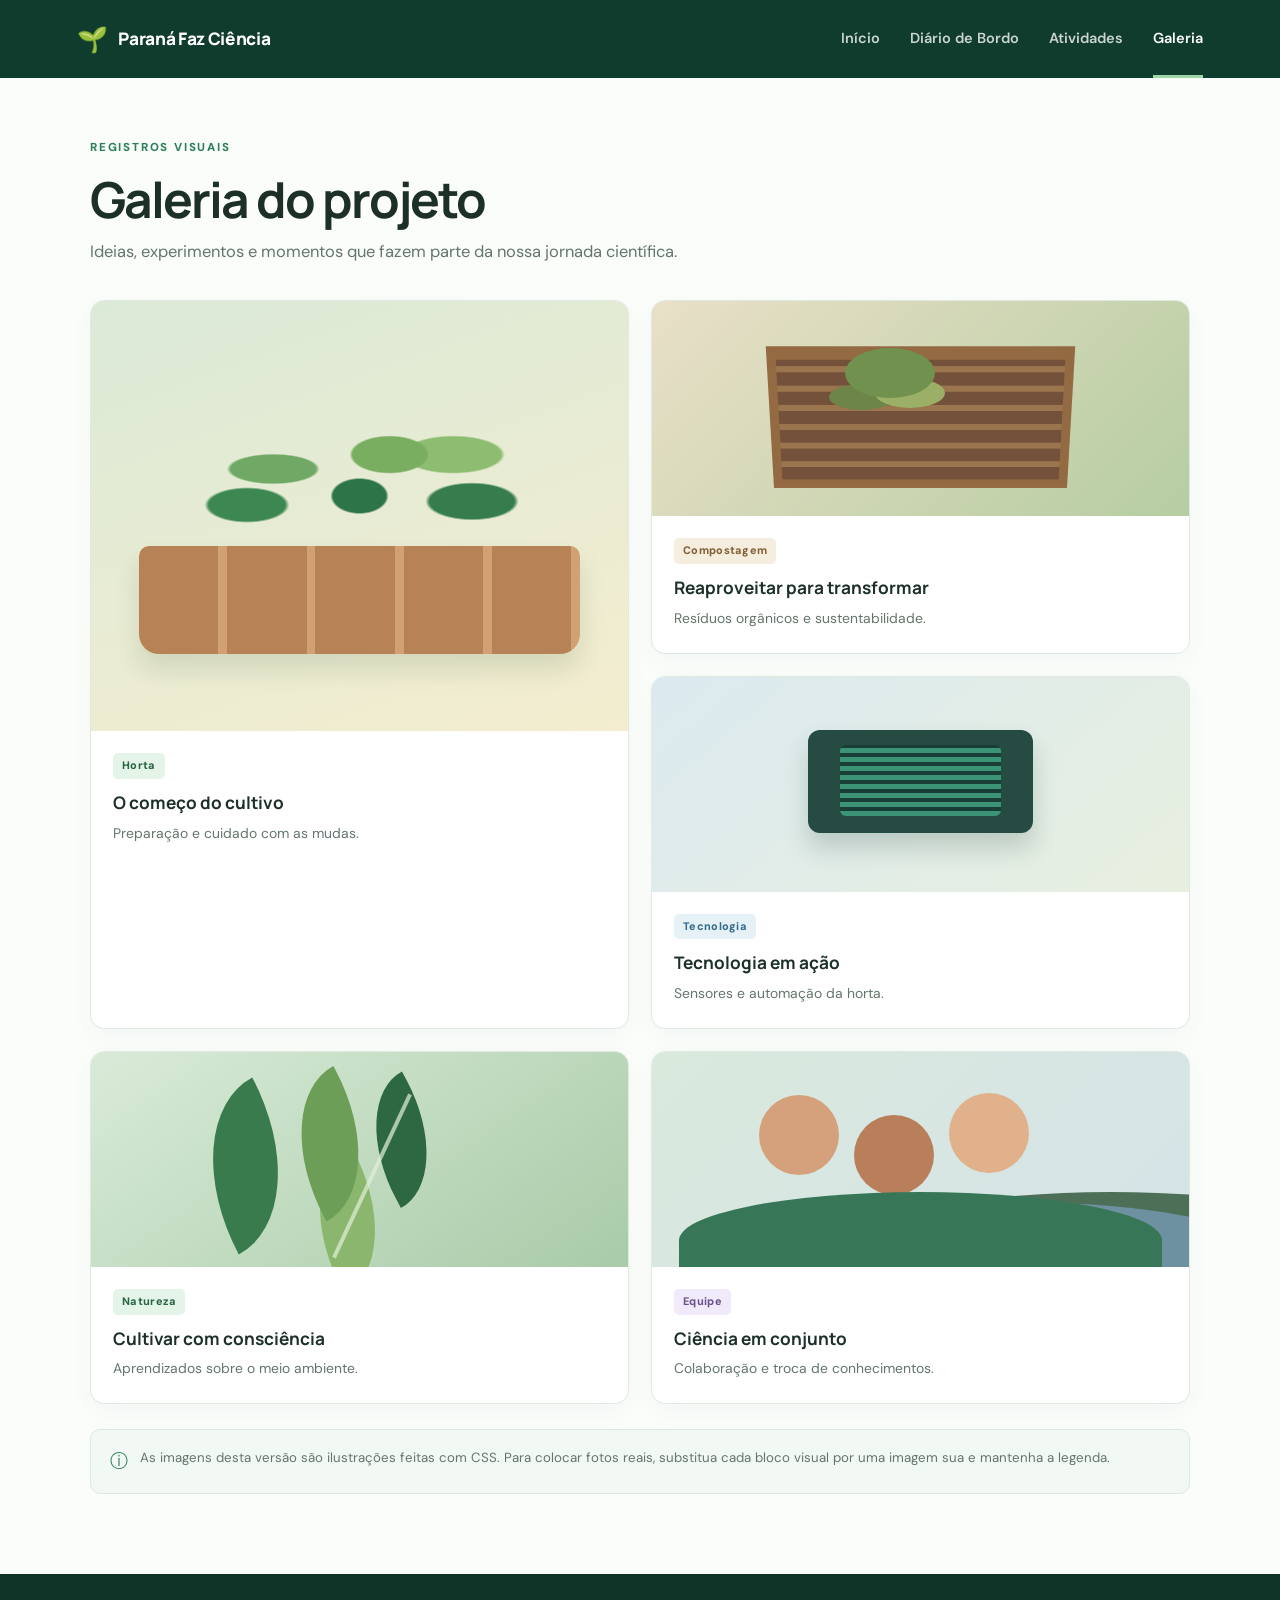
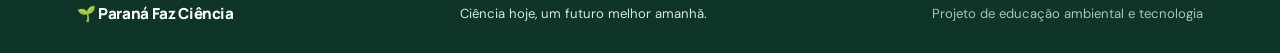
==== galeria.html @ 8f91da36 "Add files via upload" ====
<!DOCTYPE html>
<html lang="pt-BR">
<head>
  <meta charset="UTF-8">
  <meta name="viewport" content="width=device-width, initial-scale=1.0">
  <meta name="description" content="Galeria visual do projeto Paraná Faz Ciência.">
  <title>Galeria | Paraná Faz Ciência</title>
  <link rel="stylesheet" href="style.css">
</head>
<body>
  <header class="site-header">
    <a class="brand" href="index.html"><span class="brand-mark" aria-hidden="true">🌱</span><span>Paraná Faz Ciência</span></a>
    <button class="menu-toggle" aria-label="Abrir menu" aria-expanded="false">☰</button>
    <nav class="main-nav" aria-label="Navegação principal">
      <a href="index.html">Início</a>
      <a href="diario-bordo.html">Diário de Bordo</a>
      <a href="diario.html">Atividades</a>
      <a class="active" href="galeria.html">Galeria</a>
    </nav>
  </header>

  <main class="page-main">
    <section class="page-intro">
      <span class="eyebrow">REGISTROS VISUAIS</span>
      <h1>Galeria do projeto</h1>
      <p>Ideias, experimentos e momentos que fazem parte da nossa jornada científica.</p>
    </section>

    <section class="gallery-grid">
      <figure class="gallery-item gallery-large">
        <div class="gallery-art art-seedlings" role="img" aria-label="Ilustração de mudas crescendo"></div>
        <figcaption><span class="tag tag-green">Horta</span><h2>O começo do cultivo</h2><p>Preparação e cuidado com as mudas.</p></figcaption>
      </figure>
      <figure class="gallery-item">
        <div class="gallery-art art-compost" role="img" aria-label="Ilustração de compostagem"></div>
        <figcaption><span class="tag tag-earth">Compostagem</span><h2>Reaproveitar para transformar</h2><p>Resíduos orgânicos e sustentabilidade.</p></figcaption>
      </figure>
      <figure class="gallery-item">
        <div class="gallery-art art-sensor" role="img" aria-label="Ilustração de sensor tecnológico"></div>
        <figcaption><span class="tag tag-blue">Tecnologia</span><h2>Tecnologia em ação</h2><p>Sensores e automação da horta.</p></figcaption>
      </figure>
      <figure class="gallery-item">
        <div class="gallery-art art-leaves" role="img" aria-label="Ilustração de folhas verdes"></div>
        <figcaption><span class="tag tag-green">Natureza</span><h2>Cultivar com consciência</h2><p>Aprendizados sobre o meio ambiente.</p></figcaption>
      </figure>
      <figure class="gallery-item">
        <div class="gallery-art art-team" role="img" aria-label="Ilustração abstrata de trabalho em equipe"></div>
        <figcaption><span class="tag tag-purple">Equipe</span><h2>Ciência em conjunto</h2><p>Colaboração e troca de conhecimentos.</p></figcaption>
      </figure>
    </section>

    <div class="gallery-note"><span aria-hidden="true">ⓘ</span><p>As imagens desta versão são ilustrações feitas com CSS. Para colocar fotos reais, substitua cada bloco visual por uma imagem sua e mantenha a legenda.</p></div>
  </main>

  <footer class="site-footer">
    <a class="footer-brand" href="index.html">🌱 Paraná Faz Ciência</a>
    <p>Ciência hoje, um futuro melhor amanhã.</p>
    <span>Projeto de educação ambiental e tecnologia</span>
  </footer>
  <script src="script.js"></script>
</body>
</html>
---- style.css ----
@import url('https://fonts.googleapis.com/css2?family=DM+Sans:wght@400;500;600;700&family=Manrope:wght@400;500;600;700;800&display=swap');

:root {
  --green-950: #103c2d;
  --green-900: #164d38;
  --green-800: #206547;
  --green-700: #2c8058;
  --green-100: #e4f1e8;
  --green-50: #f3f8f4;
  --ink: #1c3027;
  --muted: #64766b;
  --line: #dfe9e1;
  --white: #fff;
  --shadow: 0 14px 40px rgba(24, 65, 44, .07);
}

* { box-sizing: border-box; }
html { scroll-behavior: smooth; }
body {
  margin: 0;
  color: var(--ink);
  background: #fbfdfb;
  font-family: 'DM Sans', Arial, sans-serif;
  line-height: 1.65;
}
a { color: inherit; }
.site-header {
  min-height: 78px;
  display: flex;
  align-items: center;
  justify-content: space-between;
  gap: 28px;
  padding: 0 max(6vw, calc((100vw - 1200px) / 2));
  background: var(--green-950);
  color: white;
}
.brand, .footer-brand {
  display: inline-flex;
  align-items: center;
  gap: 11px;
  color: white;
  text-decoration: none;
  font-family: 'Manrope', sans-serif;
  font-weight: 800;
  letter-spacing: -.35px;
}
.brand { font-size: 1.08rem; white-space: nowrap; }
.brand-mark { font-size: 1.55rem; }
.main-nav { display: flex; align-items: center; gap: 30px; }
.main-nav a {
  padding: 27px 0 24px;
  border-bottom: 3px solid transparent;
  color: rgba(255,255,255,.78);
  font-size: .91rem;
  font-weight: 600;
  text-decoration: none;
  transition: color .2s, border-color .2s;
}
.main-nav a:hover, .main-nav a.active { color: white; border-bottom-color: #9ed6a9; }
.menu-toggle {
  display: none;
  border: 1px solid rgba(255,255,255,.25);
  background: transparent;
  color: white;
  border-radius: 8px;
  padding: 7px 11px;
  font-size: 1.2rem;
}
.hero {
  position: relative;
  overflow: hidden;
  display: grid;
  grid-template-columns: 1fr .92fr;
  align-items: center;
  gap: 50px;
  max-width: 1200px;
  min-height: 480px;
  margin: 0 auto;
  padding: 65px 30px 70px;
}
.hero::before {
  content: "";
  position: absolute;
  z-index: -1;
  width: 600px; height: 600px;
  left: -280px; top: -260px;
  border-radius: 50%;
  background: #edf6ee;
}
.eyebrow {
  display: inline-block;
  color: var(--green-700);
  font-size: .72rem;
  font-weight: 800;
  letter-spacing: 1.8px;
}
.hero h1, .page-intro h1 {
  margin: 13px 0 20px;
  font-family: 'Manrope', sans-serif;
  font-size: clamp(2.25rem, 4.1vw, 3.65rem);
  line-height: 1.12;
  letter-spacing: -2px;
}
.hero h1 span { color: var(--green-700); }
.hero-copy > p { max-width: 520px; color: var(--muted); font-size: 1.04rem; }
.hero-actions { display: flex; flex-wrap: wrap; gap: 12px; margin-top: 28px; }
.button {
  display: inline-flex;
  align-items: center;
  justify-content: center;
  gap: 12px;
  min-height: 47px;
  padding: 12px 19px;
  border-radius: 8px;
  font-size: .9rem;
  font-weight: 700;
  text-decoration: none;
  transition: transform .2s, background .2s;
}
.button:hover { transform: translateY(-2px); }
.button-primary { color: white; background: var(--green-800); }
.button-primary:hover { background: var(--green-950); }
.button-ghost { color: var(--green-900); border: 1px solid #cbded0; background: white; }
.button-light { background: white; color: var(--green-900); white-space: nowrap; }
.hero-art {
  position: relative;
  min-height: 345px;
  overflow: hidden;
  border-radius: 24px;
  background: linear-gradient(150deg, #d9ebd9 0%, #f3f6dc 52%, #c2d9b8 100%);
  box-shadow: var(--shadow);
}
.hero-art::before {
  content: "";
  position: absolute;
  width: 340px; height: 190px;
  right: -35px; bottom: -35px;
  background: #7fa76d;
  border-radius: 50% 0 0 0;
  opacity: .6;
}
.sun { position: absolute; right: 45px; top: 35px; width: 58px; height: 58px; background: #f4d88b; border-radius: 50%; }
.garden-bed {
  position: absolute; left: 8%; right: 7%; bottom: 22px; height: 100px;
  border-radius: 12px 12px 25px 25px;
  background: linear-gradient(#9a7049 0 17%, #805b3c 18% 100%);
  box-shadow: 0 13px 20px #385b3c26;
}
.garden-bed::before {
  content: ""; position: absolute; left: 0; right: 0; top: 8px; height: 13px;
  background: #b58a5c; border-radius: 8px;
}
.plant { position: absolute; z-index: 2; bottom: 102px; width: 100px; height: 170px; }
.plant-one { left: 17%; transform: rotate(-7deg); }
.plant-two { left: 41%; transform: scale(1.15); }
.plant-three { left: 65%; transform: rotate(8deg) scale(.92); }
.plant b { position: absolute; left: 49px; bottom: 0; width: 5px; height: 95px; border-radius: 5px; background: #47794b; }
.plant i { position: absolute; display: block; width: 47px; height: 24px; border-radius: 100% 0 100% 0; background: linear-gradient(135deg,#70a95e,#2e7049); }
.plant i:nth-child(1) { left: 5px; bottom: 40px; transform: rotate(22deg); }
.plant i:nth-child(2) { left: 49px; bottom: 65px; transform: scaleX(-1) rotate(18deg); }
.plant i:nth-child(3) { left: 4px; bottom: 91px; transform: rotate(-10deg) scale(.85); }
.sensor {
  position: absolute; z-index: 3; right: 12%; bottom: 90px;
  display: flex; flex-direction: column; gap: 7px;
  width: 44px; padding: 12px 10px; border: 3px solid #324c43;
  border-radius: 8px; background: #e8eee4; transform: rotate(4deg);
}
.sensor span { height: 4px; border-radius: 5px; background: #4a8c67; }
.art-label {
  position: absolute; left: 22px; top: 22px; display: flex; align-items: center; gap: 9px;
  padding: 9px 13px; border: 1px solid #ffffffa8; border-radius: 30px;
  background: #ffffffb8; color: var(--green-900); font-size: .77rem; font-weight: 700;
  backdrop-filter: blur(5px);
}
.pulse { width: 8px; height: 8px; border-radius: 50%; background: #3c9b5d; }
.section { max-width: 1200px; margin: 0 auto; padding: 50px 30px 75px; }
.section-tight { padding-top: 35px; }
.section-heading { display: flex; align-items: end; justify-content: space-between; gap: 25px; margin-bottom: 25px; }
.section-heading h2, .highlight h2 { margin: 5px 0 0; font-family: 'Manrope', sans-serif; font-size: 2rem; letter-spacing: -.8px; }
.section-heading > p { max-width: 360px; margin: 0 0 5px; color: var(--muted); }
.feature-grid { display: grid; grid-template-columns: repeat(3, 1fr); gap: 18px; }
.feature-card {
  padding: 27px 25px 30px;
  border: 1px solid var(--line); border-radius: 14px;
  background: white; box-shadow: 0 8px 25px rgba(23,64,41,.025);
}
.feature-icon {
  display: grid; place-items: center; width: 48px; height: 48px;
  margin-bottom: 17px; border-radius: 13px; font-size: 1.8rem; font-weight: 700;
}
.icon-leaf { color: #287b50; background: #e4f3e8; }
.icon-tech { color: #4b7d9d; background: #e7f1f6; }
.icon-compost { color: #8a683c; background: #f4ecdf; }
.feature-card h3 { margin: 0 0 7px; font-family: 'Manrope', sans-serif; font-size: 1.08rem; }
.feature-card p { margin: 0; color: var(--muted); font-size: .92rem; }
.highlight {
  display: flex; align-items: center; justify-content: space-between; gap: 30px;
  max-width: 1140px; margin: 0 auto 75px; padding: 38px 42px;
  border-radius: 18px; color: white; background: var(--green-900);
}
.highlight .eyebrow { color: #b5e1be; }
.highlight h2 { max-width: 600px; font-size: 1.85rem; }
.highlight p { max-width: 620px; margin-bottom: 0; color: #d0e4d6; }
.site-footer {
  display: flex; align-items: center; justify-content: space-between; flex-wrap: wrap; gap: 14px;
  padding: 27px max(6vw, calc((100vw - 1200px) / 2));
  background: #0e3528; color: #d7e8dc; font-size: .82rem;
}
.footer-brand { font-size: .95rem; }
.site-footer p { margin: 0; }
.site-footer > span { color: #a8c6b2; }

/* Páginas internas */
.page-main { max-width: 1160px; min-height: 65vh; margin: 0 auto; padding: 55px 30px 80px; }
.page-intro { max-width: 720px; margin-bottom: 35px; }
.page-intro h1 { margin-bottom: 10px; font-size: clamp(2.1rem, 4vw, 3.1rem); }
.page-intro p { margin: 0; color: var(--muted); font-size: 1.03rem; }
.diary-tools { display: flex; justify-content: space-between; gap: 16px; margin-bottom: 27px; }
.search-box, .filter-box { display: flex; align-items: center; gap: 11px; min-height: 48px; padding: 0 14px; border: 1px solid var(--line); border-radius: 9px; background: white; }
.search-box { flex: 1; max-width: 540px; color: var(--green-700); font-size: 1.4rem; }
.search-box input { width: 100%; min-width: 0; border: 0; outline: 0; background: transparent; color: var(--ink); font: inherit; font-size: .92rem; }
.filter-box { color: var(--muted); font-size: .82rem; }
.filter-box select { max-width: 175px; border: 0; outline: 0; background: transparent; color: var(--green-900); font: inherit; font-weight: 700; }
.diary-layout { display: grid; grid-template-columns: minmax(0, 1fr) 270px; align-items: start; gap: 25px; }
.timeline { display: grid; gap: 17px; }
.activity-card { display: grid; grid-template-columns: 145px minmax(0, 1fr); overflow: hidden; border: 1px solid var(--line); border-radius: 13px; background: white; box-shadow: 0 7px 24px rgba(26,65,43,.035); }
.activity-card[hidden] { display: none; }
.activity-date { display: flex; flex-direction: column; justify-content: center; gap: 8px; padding: 20px; background: #edf5ee; color: var(--green-900); }
.activity-date span { font-size: .68rem; font-weight: 800; letter-spacing: 1px; }
.activity-date strong { font-family: 'Manrope', sans-serif; font-size: .92rem; line-height: 1.4; }
.activity-content { padding: 23px 24px 18px; }
.tag { display: inline-block; padding: 4px 9px; border-radius: 5px; font-size: .68rem; font-weight: 800; letter-spacing: .3px; }
.tag-green { color: #276642; background: #e5f4e9; }
.tag-earth { color: #826036; background: #f5edde; }
.tag-blue { color: #346b8b; background: #e6f1f7; }
.tag-purple { color: #69518d; background: #f0eafa; }
.activity-content h2 { margin: 9px 0 2px; font-family: 'Manrope', sans-serif; font-size: 1.18rem; letter-spacing: -.3px; }
.activity-meta { margin: 0 0 12px !important; color: #829087 !important; font-size: .76rem !important; }
.activity-content > p { margin: 0; color: var(--muted); font-size: .9rem; }
.activity-bottom { display: flex; justify-content: space-between; align-items: center; gap: 15px; margin-top: 17px; padding-top: 13px; border-top: 1px solid #edf1ed; color: #708176; font-size: .75rem; }
.activity-symbol { color: #a8cbb0; font-family: 'Manrope', sans-serif; font-weight: 800; font-size: 1.2rem; }
.diary-aside { position: sticky; top: 20px; padding: 24px; border-radius: 13px; background: #eaf4ec; }
.aside-icon { display: grid; place-items: center; width: 43px; height: 43px; border-radius: 12px; background: white; color: var(--green-700); font-size: 1.6rem; }
.diary-aside h3 { margin: 16px 0 8px; font-family: 'Manrope', sans-serif; font-size: 1.13rem; line-height: 1.4; }
.diary-aside p { margin: 0 0 18px; color: var(--muted); font-size: .87rem; }
.text-link { color: var(--green-800); font-size: .86rem; font-weight: 800; text-decoration: none; }
.text-link:hover { text-decoration: underline; }
.empty-state { padding: 20px; border: 1px dashed #c7d9cb; border-radius: 10px; color: var(--muted); text-align: center; }

/* Galeria ilustrada sem dependência de fotos externas */
.gallery-grid { display: grid; grid-template-columns: repeat(2, minmax(0, 1fr)); gap: 22px; }
.gallery-item { overflow: hidden; margin: 0; border: 1px solid var(--line); border-radius: 14px; background: white; box-shadow: 0 8px 25px rgba(23,64,41,.04); }
.gallery-large { grid-row: span 2; }
.gallery-art { position: relative; min-height: 215px; overflow: hidden; background: #e5f0e3; }
.gallery-large .gallery-art { min-height: 430px; }
.gallery-art::before, .gallery-art::after { content: ""; position: absolute; }
.art-seedlings { background: linear-gradient(160deg,#dbead7,#f4edcf); }
.art-seedlings::before { left: 9%; right: 9%; bottom: 18%; height: 25%; border-radius: 10px 10px 20px 20px; background: repeating-linear-gradient(90deg,#b78356 0 18%,#d1a174 18% 20%); box-shadow: 0 15px 25px #294c2d22; }
.art-seedlings::after { left: 15%; right: 15%; bottom: 40%; height: 42%; background: radial-gradient(ellipse at 20% 70%,#3c8752 0 9%,transparent 10%),radial-gradient(ellipse at 27% 50%,#70a965 0 11%,transparent 12%),radial-gradient(ellipse at 50% 65%,#2d7548 0 10%,transparent 11%),radial-gradient(ellipse at 58% 42%,#79ad60 0 12%,transparent 13%),radial-gradient(ellipse at 80% 68%,#367d4b 0 10%,transparent 11%),radial-gradient(ellipse at 75% 42%,#8dbd70 0 12%,transparent 13%); }
.art-compost { background: linear-gradient(135deg,#e9e0c8,#b6cda1); }
.art-compost::before { left: 22%; right: 22%; bottom: 12%; height: 56%; border: 9px solid #946a43; border-top-width: 13px; background: repeating-linear-gradient(0deg,#74513a 0 13px,#9b754d 13px 19px); transform: perspective(180px) rotateX(-4deg); }
.art-compost::after { width: 90px; height: 50px; left: 36%; top: 22%; border-radius: 50%; background: #71924f; box-shadow: 20px 20px 0 -10px #9baf66,-28px 24px 0 -12px #6e8549; }
.art-sensor { background: linear-gradient(140deg,#dceaf0,#e7efdf); }
.art-sensor::before { width: 42%; height: 48%; left: 29%; top: 25%; border-radius: 12px; background: #254b43; box-shadow: 0 15px 25px #173b3030; }
.art-sensor::after { width: 30%; height: 33%; left: 35%; top: 32%; border-radius: 6px; background: repeating-linear-gradient(0deg,#3b9476 0 5px,#193e38 5px 9px); }
.art-leaves { background: linear-gradient(145deg,#d9ebd8,#a9cba8); }
.art-leaves::before { width: 95px; height: 150px; left: 20%; top: 18%; border-radius: 100% 0 100% 0; background: #397b4c; transform: rotate(-28deg); box-shadow: 85px 20px 0 -8px #6c9e57,150px 50px 0 -15px #2e6843,65px 95px 0 -10px #8ab66e; }
.art-leaves::after { width: 4px; height: 180px; left: 52%; top: 16%; background: #e2f0d6; transform: rotate(25deg); opacity: .7; }
.art-team { background: linear-gradient(135deg,#d9e9dc,#d5e3e8); }
.art-team::before { width: 80px; height: 80px; left: 20%; top: 20%; border-radius: 50%; background: #d5a17c; box-shadow: 95px 20px 0 #b97f5b,190px -2px 0 #e0b18b; }
.art-team::after { width: 90%; height: 45%; left: 5%; bottom: -10%; border-radius: 50% 50% 0 0; background: #377657; box-shadow: 95px 10px 0 #6d91a0,190px 0 0 #4e6f57; }
.gallery-item figcaption { padding: 20px 22px 23px; }
.gallery-item h2 { margin: 10px 0 4px; font-family: 'Manrope', sans-serif; font-size: 1.08rem; }
.gallery-item p { margin: 0; color: var(--muted); font-size: .87rem; }
.gallery-note { display: flex; gap: 12px; align-items: flex-start; margin-top: 25px; padding: 17px 19px; border: 1px solid #dce9df; border-radius: 10px; background: #f2f8f3; color: var(--muted); font-size: .83rem; }
.gallery-note span { color: var(--green-700); font-size: 1.1rem; }
.gallery-note p { margin: 0; }

@media (max-width: 850px) {
  .site-header { padding: 0 5%; }
  .main-nav { gap: 18px; }
  .hero { gap: 25px; padding: 50px 5%; }
  .hero-art { min-height: 300px; }
  .diary-layout { grid-template-columns: 1fr; }
  .diary-aside { position: static; }
  .highlight { margin-right: 5%; margin-left: 5%; padding: 30px; }
  .site-footer { padding-right: 5%; padding-left: 5%; }
}
@media (max-width: 620px) {
  .site-header { min-height: 70px; position: relative; flex-wrap: wrap; padding: 0 5%; }
  .brand { font-size: .98rem; }
  .menu-toggle { display: block; }
  .main-nav { display: none; width: 100%; flex-direction: column; align-items: stretch; gap: 0; padding-bottom: 12px; }
  .main-nav.is-open { display: flex; }
  .main-nav a { padding: 11px 0; border-bottom: 0; }
  .hero { grid-template-columns: 1fr; padding-top: 45px; }
  .hero h1 { font-size: 2.55rem; }
  .hero-art { min-height: 280px; }
  .section { padding: 35px 5% 50px; }
  .section-heading { display: block; }
  .section-heading > p { margin-top: 10px; }
  .feature-grid { grid-template-columns: 1fr; }
  .feature-card { padding: 22px; }
  .highlight { display: block; margin-bottom: 45px; }
  .highlight .button { margin-top: 22px; }
  .site-footer { flex-direction: column; align-items: flex-start; gap: 7px; }
  .page-main { padding: 40px 5% 55px; }
  .diary-tools { flex-direction: column; }
  .search-box { max-width: none; }
  .filter-box { justify-content: space-between; }
  .activity-card { grid-template-columns: 1fr; }
  .activity-date { padding: 12px 18px; flex-direction: row; align-items: center; justify-content: flex-start; }
  .activity-content { padding: 18px; }
  .gallery-grid { grid-template-columns: 1fr; }
  .gallery-large { grid-row: auto; }
  .gallery-large .gallery-art { min-height: 260px; }
}


/* Diário de Bordo: registros por dia */
.log-guide {
  display: flex; gap: 16px; align-items: flex-start;
  margin: 0 0 28px; padding: 22px 24px;
  border: 1px solid #d8e8dc; border-radius: 13px; background: #f0f7f1;
}
.log-guide-icon {
  display: grid; place-items: center; flex: 0 0 42px; height: 42px;
  border-radius: 11px; background: white; color: var(--green-800); font-size: 1.5rem;
}
.log-guide h2 { margin: 0 0 5px; font-family: 'Manrope', sans-serif; font-size: 1.05rem; }
.log-guide p { margin: 0; color: var(--muted); font-size: .88rem; }
.log-controls { display: flex; gap: 15px; margin-bottom: 24px; }
.log-list { display: grid; gap: 18px; }
.log-entry {
  display: grid; grid-template-columns: 92px minmax(0, 1fr); overflow: hidden;
  border: 1px solid var(--line); border-radius: 14px; background: white;
  box-shadow: 0 8px 25px rgba(23,64,41,.035);
}
.log-entry[hidden] { display: none; }
.log-date {
  display: flex; flex-direction: column; align-items: center; justify-content: center;
  padding: 18px 10px; background: #eaf4ec; color: var(--green-900);
}
.date-day { font-family: 'Manrope', sans-serif; font-size: 2rem; line-height: 1.15; font-weight: 800; }
.date-month { margin-top: 4px; font-size: .72rem; font-weight: 800; letter-spacing: 1.3px; }
.date-year { color: #66816d; font-size: .78rem; }
.log-entry-body { padding: 22px 25px; }
.log-entry-top { display: flex; align-items: center; justify-content: space-between; gap: 12px; flex-wrap: wrap; }
.log-category { color: var(--green-700); font-size: .72rem; font-weight: 800; text-transform: uppercase; letter-spacing: .8px; }
.log-placeholder { color: #986f2e; font-size: .65rem; font-weight: 800; letter-spacing: .5px; }
.log-entry-body h2 { margin: 9px 0 9px; color: var(--ink); font-family: 'Manrope', sans-serif; font-size: 1.25rem; }
.log-entry-text { margin: 0; color: var(--muted); font-size: .92rem; white-space: pre-line; }
.log-details { display: flex; flex-wrap: wrap; gap: 9px; margin-top: 16px; padding-top: 13px; border-top: 1px solid #edf1ed; }
.log-details span { padding: 5px 9px; border-radius: 5px; background: #f3f7f3; color: #607367; font-size: .72rem; }
.log-template-note { margin-top: 35px; padding: 25px; border-radius: 14px; background: #f7faf7; border: 1px solid var(--line); }
.log-template-note h2 { margin: 0 0 18px; font-family: 'Manrope', sans-serif; font-size: 1.2rem; }
.log-tips { display: grid; grid-template-columns: repeat(3, 1fr); gap: 20px; }
.log-tips strong { color: var(--green-800); font-size: .85rem; }
.log-tips p { margin: 5px 0 0; color: var(--muted); font-size: .82rem; }
@media (max-width: 620px) {
  .log-controls { flex-direction: column; }
  .log-entry { grid-template-columns: 66px minmax(0, 1fr); }
  .log-date { padding: 12px 5px; }
  .date-day { font-size: 1.6rem; }
  .log-entry-body { padding: 16px; }
  .log-entry-body h2 { font-size: 1.08rem; }
  .log-guide { padding: 17px; }
  .log-tips { grid-template-columns: 1fr; gap: 14px; }
}

/* =====================================
   SEÇÃO APRENDER FAZENDO
   PARANÁ FAZ CIÊNCIA
===================================== */

.proposta {
  padding-top: 80px;
  padding-bottom: 80px;
}

.proposta-cabecalho {
  display: flex;
  justify-content: space-between;
  align-items: flex-end;
  gap: 32px;
  margin-bottom: 32px;
}

.proposta-cabecalho h2 {
  margin: 12px 0;
  font-size: clamp(1.8rem, 3vw, 2.5rem);
  line-height: 1.2;
  color: #172b20;
}

.proposta-intro {
  max-width: 720px;
  margin: 0;
  color: #64736a;
  line-height: 1.8;
}

.proposta-grid {
  display: grid;
  grid-template-columns: repeat(3, minmax(0, 1fr));
  gap: 24px;
  align-items: stretch;
}

.proposta-card {
  display: flex;
  flex-direction: column;
  min-width: 0;
  padding: 30px;
  background: #ffffff;
  border: 1px solid #e0e9e1;
  border-radius: 18px;
  box-shadow: 0 8px 24px rgba(37, 70, 48, 0.04);
  transition:
    transform 0.25s ease,
    box-shadow 0.25s ease,
    border-color 0.25s ease;
}

.proposta-card:hover {
  transform: translateY(-5px);
  border-color: #b8d1bd;
  box-shadow: 0 16px 35px rgba(37, 70, 48, 0.09);
}

.proposta-icone {
  display: flex;
  align-items: center;
  justify-content: center;
  width: 52px;
  height: 52px;
  margin-bottom: 25px;
  border-radius: 15px;
}

.proposta-icone svg {
  width: 27px;
  height: 27px;
}

.icone-verde {
  background: #e8f3e8;
  color: #3d7650;
}

.icone-azul {
  background: #eaf1f7;
  color: #4b7da5;
}

.icone-terra {
  background: #f3ecdf;
  color: #92703e;
}

.proposta-numero {
  margin-bottom: 10px;
  color: #54805d;
  font-size: 0.7rem;
  font-weight: 800;
  letter-spacing: 1.5px;
}

.proposta-card h3 {
  margin: 0 0 16px;
  color: #192a20;
  font-size: 1.35rem;
  line-height: 1.35;
}

.proposta-card > p {
  margin: 0 0 15px;
  color: #65736a;
  font-size: 0.94rem;
  line-height: 1.8;
}

.proposta-destaque {
  margin-top: 8px;
  padding: 18px;
  background: #f6f9f5;
  border-radius: 12px;
}

.proposta-destaque strong {
  display: block;
  margin-bottom: 12px;
  color: #2e5139;
  font-size: 0.9rem;
}

.proposta-destaque ul {
  display: grid;
  gap: 10px;
  margin: 0;
  padding-left: 18px;
  color: #64736a;
  font-size: 0.86rem;
  line-height: 1.65;
}

.proposta-destaque li::marker {
  color: #5a8a65;
}

.proposta-link {
  display: inline-flex;
  align-items: center;
  gap: 9px;
  align-self: flex-start;
  margin-top: auto;
  padding-top: 24px;
  color: #376849;
  font-size: 0.9rem;
  font-weight: 700;
  text-decoration: none;
}

.proposta-link span {
  display: inline-block;
  transition: transform 0.2s ease;
}

.proposta-link:hover {
  color: #244b32;
}

.proposta-link:hover span {
  transform: translateX(4px);
}

/* TABLETS */
@media (max-width: 1000px) {
  .proposta-grid {
    grid-template-columns: repeat(2, minmax(0, 1fr));
  }

  .proposta-card:last-child {
    grid-column: 1 / -1;
  }
}

/* CELULARES */
@media (max-width: 650px) {
  .proposta {
    padding-top: 52px;
    padding-bottom: 52px;
  }

  .proposta-cabecalho {
    margin-bottom: 24px;
  }

  .proposta-grid {
    grid-template-columns: 1fr;
    gap: 18px;
  }

  .proposta-card:last-child {
    grid-column: auto;
  }

  .proposta-card {
    padding: 24px;
  }

  .proposta-card h3 {
    font-size: 1.25rem;
  }
}

@media (prefers-reduced-motion: reduce) {
  .proposta-card,
  .proposta-link span {
    transition: none;
  }

  .proposta-card:hover {
    transform: none;
  }
}
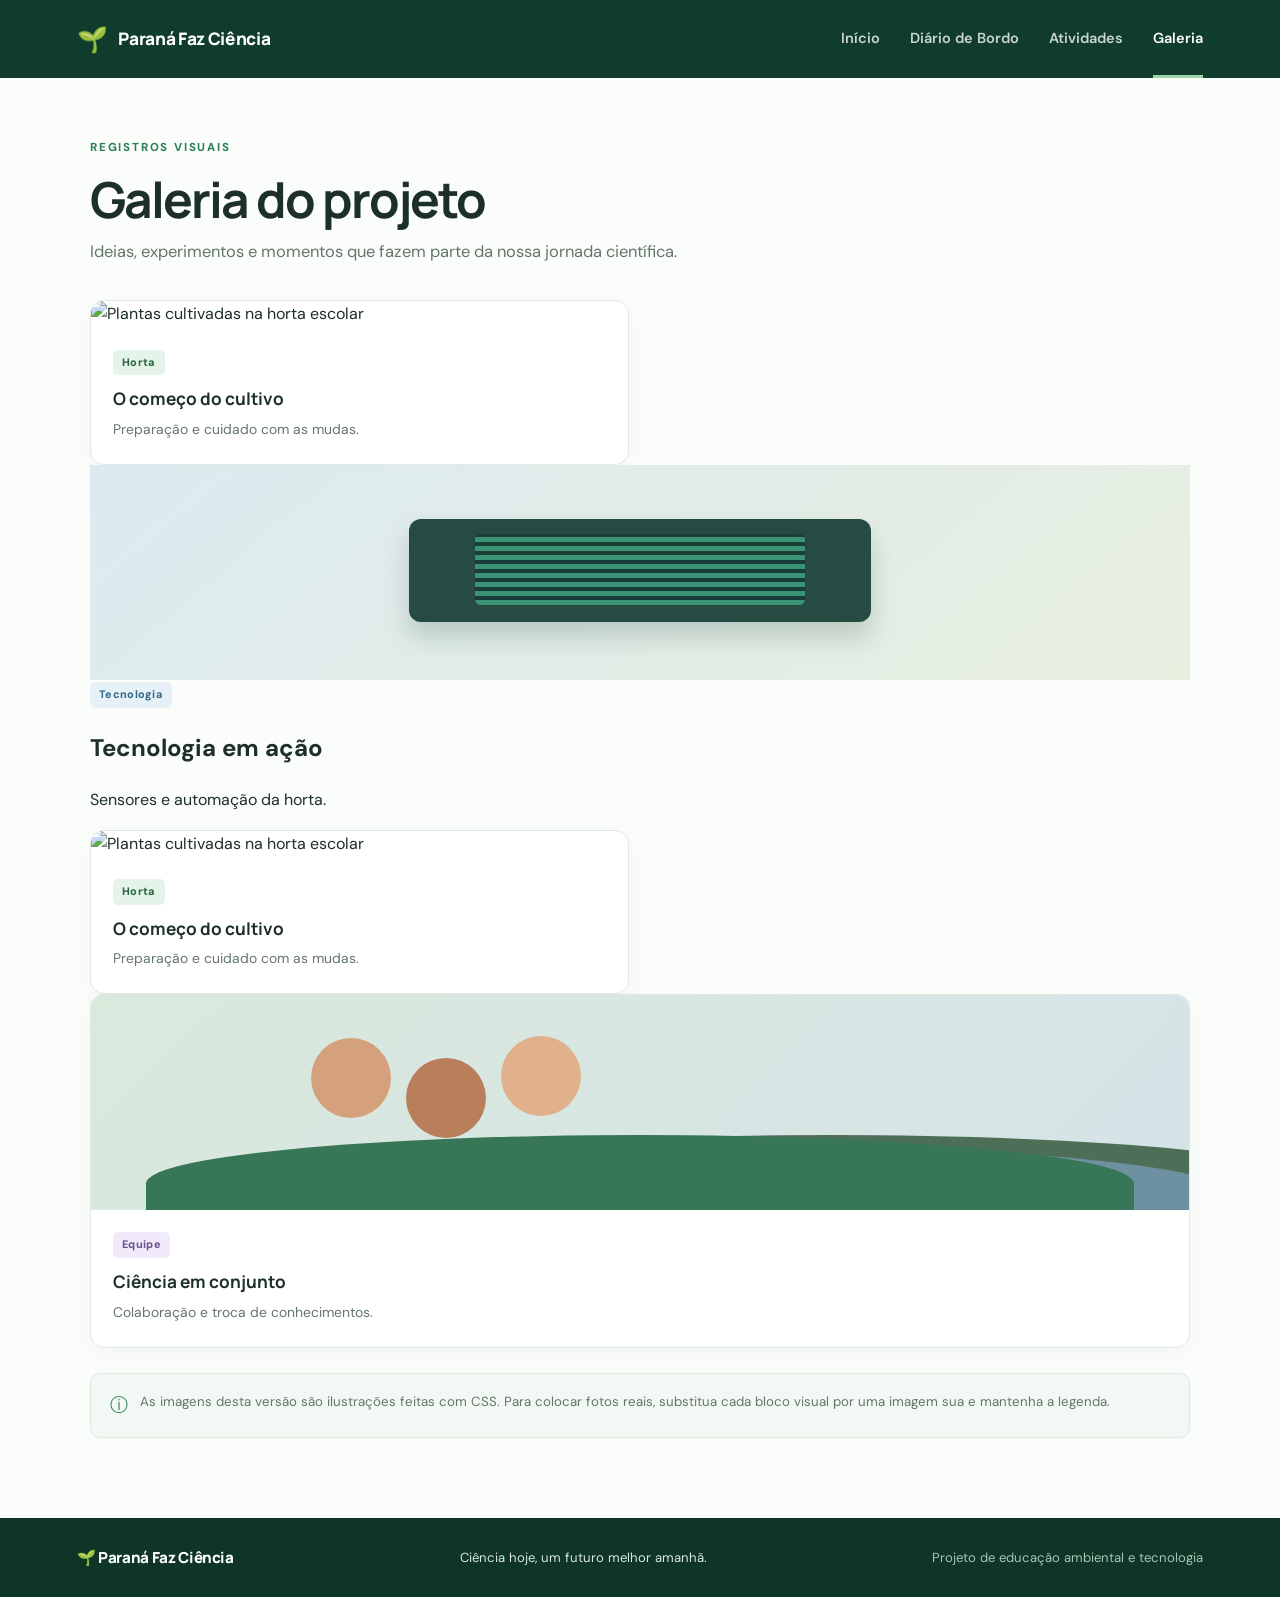
==== commit 98fe1ec9: "Add files via upload" ====
--- a/galeria.html
+++ b/galeria.html
@@ -24,25 +24,37 @@
       <span class="eyebrow">REGISTROS VISUAIS</span>
       <h1>Galeria do projeto</h1>
       <p>Ideias, experimentos e momentos que fazem parte da nossa jornada científica.</p>
-    </section>
-
-    <section class="gallery-grid">
-      <figure class="gallery-item gallery-large">
-        <div class="gallery-art art-seedlings" role="img" aria-label="Ilustração de mudas crescendo"></div>
-        <figcaption><span class="tag tag-green">Horta</span><h2>O começo do cultivo</h2><p>Preparação e cuidado com as mudas.</p></figcaption>
-      </figure>
-      <figure class="gallery-item">
-        <div class="gallery-art art-compost" role="img" aria-label="Ilustração de compostagem"></div>
-        <figcaption><span class="tag tag-earth">Compostagem</span><h2>Reaproveitar para transformar</h2><p>Resíduos orgânicos e sustentabilidade.</p></figcaption>
-      </figure>
-      <figure class="gallery-item">
+    </section>  
+<section class="gallery-grid">
+  <figure class="gallery-item gallery-large">
+    <img
+      class="gallery-photo"
+      src="/tmp/guest-xyx2nt/Downloads/reserva-2-main/imagem/WhatsApp Image 2026-10-15 at 14.39.13.jpeg"
+      alt="Plantas cultivadas na horta escolar"
+    >
+    <figcaption>
+      <span class="tag tag-green">Horta</span>
+      <h2>O começo do cultivo</h2>
+      <p>Preparação e cuidado com as mudas.</p>
+    </figcaption>
+  </figure>
+</section>
         <div class="gallery-art art-sensor" role="img" aria-label="Ilustração de sensor tecnológico"></div>
         <figcaption><span class="tag tag-blue">Tecnologia</span><h2>Tecnologia em ação</h2><p>Sensores e automação da horta.</p></figcaption>
-      </figure>
-      <figure class="gallery-item">
-        <div class="gallery-art art-leaves" role="img" aria-label="Ilustração de folhas verdes"></div>
-        <figcaption><span class="tag tag-green">Natureza</span><h2>Cultivar com consciência</h2><p>Aprendizados sobre o meio ambiente.</p></figcaption>
-      </figure>
+<section class="gallery-grid">
+  <figure class="gallery-item gallery-large">
+    <img
+      class="gallery-photo"
+      src="/tmp/guest-xyx2nt/Downloads/reserva-2-main/imagem/WhatsApp Image 2026-10-15 at 13.22.17.jpeg"
+      alt="Plantas cultivadas na horta escolar"
+    >
+    <figcaption>
+      <span class="tag tag-green">Horta</span>
+      <h2>O começo do cultivo</h2>
+      <p>Preparação e cuidado com as mudas.</p>
+    </figcaption>
+  </figure>
+</section>
       <figure class="gallery-item">
         <div class="gallery-art art-team" role="img" aria-label="Ilustração abstrata de trabalho em equipe"></div>
         <figcaption><span class="tag tag-purple">Equipe</span><h2>Ciência em conjunto</h2><p>Colaboração e troca de conhecimentos.</p></figcaption>
